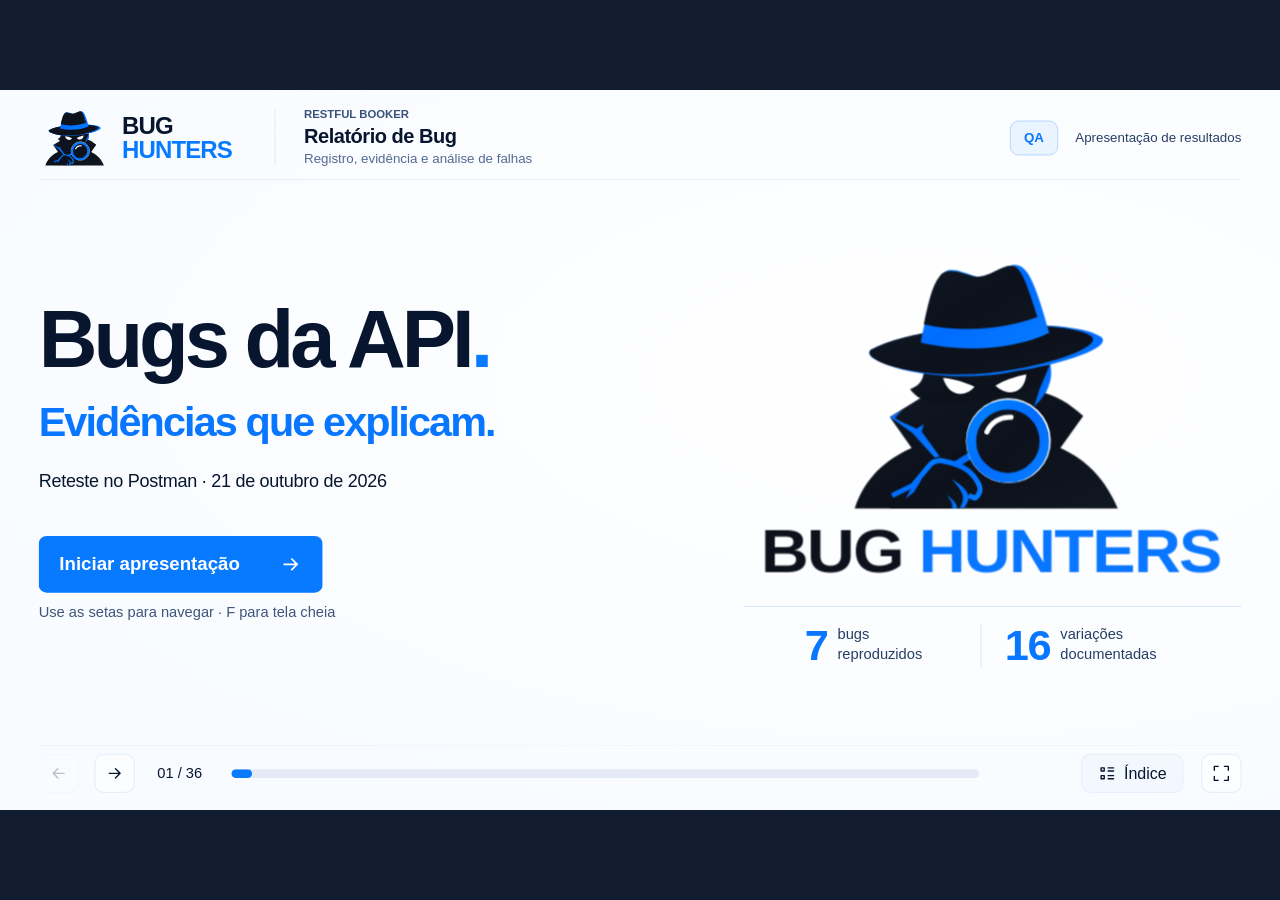
==== index.html @ 6893c0f4 "Add animated Bug Hunters logo to the opening slide" ====
<!doctype html>
<html lang="pt-BR">
<head>
  <meta charset="utf-8">
  <meta name="viewport" content="width=device-width, initial-scale=1">
  <meta name="theme-color" content="#f8fbff">
  <meta name="description" content="Restful Booker: 7 bugs de API, 16 variações reproduzidas no Postman. Evidências, requisitos e impactos em apresentação interativa.">
  <title>Restful Booker — Bugs da API | Bug Hunters</title>
  <link rel="icon" href="assets/favicon.svg" type="image/svg+xml">
  <link rel="stylesheet" href="styles.css">
  <link rel="stylesheet" href="report.css">
  <script src="data.js" defer></script>
  <script src="evidence-data.js" defer></script>
  <script src="cover-logo.js" defer></script>
  <script src="app.js" defer></script>
</head>
<body>
  <main class="presentation" id="presentation" aria-label="Apresentação Restful Booker">
    <header class="masthead"><a class="brandmark" href="#slide-1" aria-label="Bug Hunters — início"><img src="assets/bug-hunters-symbol.svg" alt=""><span>BUG<b>HUNTERS</b></span></a><div class="report-heading"><span>RESTFUL BOOKER</span><strong>Relatório de Bug</strong><small>Registro, evidência e análise de falhas</small></div><div class="report-meta"><span class="qa-badge">QA</span><span id="variation-label">Apresentação de resultados</span></div></header>
    <div id="slides" class="slides"></div>
    <footer class="controls">
      <div class="direction"><button id="previous" class="icon-button" aria-label="Slide anterior"></button><button id="next" class="icon-button" aria-label="Próximo slide"></button></div>
      <span id="counter" class="counter">01 / 36</span>
      <div class="progress" role="progressbar" aria-label="Progresso da apresentação" aria-valuemin="1" aria-valuemax="36" aria-valuenow="1"><span id="progress-fill"></span></div>
      <button id="open-index" class="text-button" aria-label="Abrir índice de slides"></button>
      <button id="fullscreen" class="icon-button" aria-label="Ativar tela cheia"></button>
    </footer>
    <span class="sr-only" id="announcement" role="status" aria-live="polite"></span>
    <noscript>Ative o JavaScript para navegar pelos slides. <a href="assets/relatorio-api.pdf">Abrir relatório em PDF</a>.</noscript>
  </main>
  <dialog id="index-dialog" aria-labelledby="index-title"><div class="dialog-heading"><div><h2 id="index-title">Escolha um slide.</h2><p>16 variações, organizadas por ocorrência.</p></div><button data-close="index-dialog" class="dialog-close" aria-label="Fechar índice">Fechar</button></div><label class="search-label" for="slide-search">Buscar por bug ou cenário</label><input id="slide-search" type="search" placeholder="Ex.: BUG-007 ou preço" autocomplete="off"><nav id="slide-index" aria-label="Índice da apresentação"></nav></dialog>
  <dialog id="image-dialog" class="image-dialog" aria-labelledby="image-title"><div class="dialog-heading"><h2 id="image-title">Evidência</h2><div class="image-actions"><button id="zoom-image">Ampliar 150%</button><a id="original-image" target="_blank" rel="noopener">Print completo</a><button data-close="image-dialog" class="dialog-close" aria-label="Fechar evidência">Fechar</button></div></div><div id="image-scroll" class="image-scroll"><img id="large-image" alt=""></div></dialog>
</body>
</html>
---- styles.css ----
:root{--bg:#f4f5f2;--ink:#1c241d;--green:#59aa38;--green-ink:#2d7224;--green-wash:#eff6eb;--red:#b8443b;--red-wash:#fff0ed;--blue:#315f85;--blue-wash:#edf4fa;--line:#d7dfd3;--muted:#647064;--radius:20px;--ease:cubic-bezier(.22,.75,.18,1)}
*{box-sizing:border-box}html,body{margin:0;width:100%;height:100%;overflow:hidden}body{background:#151d17;color:var(--ink);font-family:"Segoe UI",Arial,sans-serif;-webkit-font-smoothing:antialiased}button,a,input{-webkit-tap-highlight-color:transparent}button,input{font:inherit}button,a{touch-action:manipulation}button{cursor:pointer;color:inherit}button:disabled{cursor:default;opacity:.25}button:focus-visible,a:focus-visible,input:focus-visible{outline:4px solid var(--blue);outline-offset:6px}button{border:0}a{color:inherit;text-decoration:none}.presentation{position:fixed;left:50%;top:50%;width:1920px;height:1080px;background:var(--bg);transform:translate(-50%,-50%) scale(var(--scale,1));transform-origin:center;overflow:hidden}.masthead{position:absolute;top:54px;left:78px;right:78px;height:62px;display:flex;align-items:flex-start;justify-content:space-between;border-bottom:1px solid var(--line);z-index:3}.brand{font-size:31px;font-weight:750;letter-spacing:-1.1px}.brand span{color:var(--green-ink)}.team{font-size:28px;letter-spacing:-.5px}.slides{position:absolute;inset:145px 78px 122px}.slide{position:absolute;inset:0;visibility:hidden;opacity:0;transform:translateX(34px);transition:opacity .48s var(--ease),transform .55s var(--ease),visibility 0s .55s;pointer-events:none}.slide.is-active{visibility:visible;opacity:1;transform:translateX(0);transition-delay:0s;pointer-events:auto}.slide.is-before{transform:translateX(-34px)}.slide.is-active [data-reveal]{animation:enter .65s var(--ease) both;animation-delay:calc(var(--order,0)*65ms)}@keyframes enter{from{opacity:0;transform:translateY(22px)}to{opacity:1;transform:translateY(0)}}h1,h2,h3,p{margin:0}h2{font-size:65px;line-height:1.08;letter-spacing:-2.5px;font-weight:750}h3{font-size:28px;line-height:1.2;letter-spacing:-.4px}.controls{position:absolute;left:78px;right:78px;bottom:30px;height:66px;border-top:1px solid var(--line);display:flex;align-items:center;gap:30px;padding-top:13px}.direction{display:flex;gap:10px}.icon-button{width:54px;height:46px;background:transparent;display:grid;place-items:center;border-radius:9px}.icon-button:hover,.text-button:hover{background:#e5ebdf}.icon-button svg,.text-button svg{width:28px;height:28px;stroke:currentColor;fill:none;stroke-width:1.8;stroke-linecap:round;stroke-linejoin:round}.counter{font-size:23px;font-variant-numeric:tabular-nums;white-space:nowrap}.progress{height:6px;background:#dde2dc;flex:1;border-radius:4px;overflow:hidden;margin:0 24px 0 2px}.progress span{display:block;width:2.777%;height:100%;background:var(--green);transition:width .45s var(--ease)}.text-button{background:transparent;padding:12px 16px;display:flex;align-items:center;gap:11px;border-radius:10px;font-size:24px}.sr-only{position:absolute;width:1px;height:1px;padding:0;margin:-1px;overflow:hidden;clip:rect(0,0,0,0);white-space:nowrap;border:0}.cover{display:grid;grid-template-columns:1fr 520px;gap:62px;align-items:center;padding:20px 0 30px}.cover-copy{align-self:center}.cover h1{font-size:139px;line-height:1.03;letter-spacing:-7px;font-weight:800;white-space:nowrap}.cover h1 em{font-style:normal;color:var(--green)}.cover h2{font-size:74px;line-height:1.08;letter-spacing:-3.3px;color:var(--green-ink);margin-top:28px;white-space:nowrap}.cover .date{font-size:31px;margin-top:39px;letter-spacing:-.4px}.start{display:inline-flex;align-items:center;justify-content:space-between;gap:58px;background:var(--green);color:#fff;border-radius:12px;padding:25px 31px;font-size:28px;font-weight:650;margin-top:67px}.start:hover{background:#478e2e}.start svg{width:35px;height:35px;fill:none;stroke:currentColor;stroke-width:1.8}.key-hint{font-size:22px;color:var(--muted);margin-top:17px}.metrics{border-left:1px solid #86b874;padding-left:61px}.metric+.metric{border-top:1px solid #86b874;margin-top:31px;padding-top:25px}.metric strong{display:block;font-size:174px;font-weight:800;line-height:1;letter-spacing:-9px;color:var(--green-ink)}.metric span{display:block;font-size:34px;font-weight:650;line-height:1.25;margin-top:15px;letter-spacing:-.8px}.overview h2,.blocked h2,.closing h2{margin-bottom:24px}.overview .lede{font-size:29px;color:var(--muted);margin-bottom:30px}.summary-table{width:100%;border-collapse:collapse;font-size:28px}.summary-table th{text-align:left;font-weight:650;color:var(--green-ink);font-size:22px;padding:14px 22px;border-bottom:2px solid var(--line)}.summary-table td{padding:19px 22px;border-bottom:1px solid var(--line)}.summary-table td:first-child{font-weight:700;width:190px}.summary-table td:nth-child(3){width:160px;text-align:center}.summary-table td:last-child{font-family:Consolas,monospace;width:180px;font-size:25px}.summary-table tbody tr{cursor:pointer}.summary-table tbody tr:hover{background:#e8efdf}.overview-note{font-size:22px;color:var(--muted);margin-top:24px}.case-title{display:flex;justify-content:space-between;align-items:center;gap:20px;height:84px;margin-bottom:25px}.case-title h2{font-size:59px;letter-spacing:-2px}.case-title .case-number{font-size:23px;color:var(--muted);white-space:nowrap}.evidence-grid{height:532px;display:grid;grid-template-columns:1.65fr 1fr;gap:26px}.evidence-frame{position:relative;border:1px solid #cbd6c5;background:white;border-radius:var(--radius);overflow:hidden;display:grid;place-items:center}.evidence-frame img{width:100%;height:100%;object-fit:contain;display:block}.evidence-frame .enlarge{position:absolute;bottom:14px;right:16px;background:white;color:var(--ink);box-shadow:0 2px 14px #1c241d12;border:1px solid var(--line);padding:11px 17px;border-radius:10px;font-size:21px}.result-stack{display:grid;grid-template-rows:1fr 1.12fr;gap:22px}.result{padding:28px 30px;border:1px solid #b9d4ad;border-radius:var(--radius);background:var(--green-wash)}.result.expected h3{color:var(--green-ink)}.result.obtained{background:var(--red-wash);border-color:#e7beb6}.result.obtained h3{color:var(--red)}.result p{font-size:28px;line-height:1.34;margin-top:20px;letter-spacing:-.2px}.why-strip{margin-top:25px;background:var(--blue-wash);border:1px solid #c5d8e7;border-radius:var(--radius);padding:18px 27px;display:grid;grid-template-columns:210px 1.1fr 1.2fr;gap:25px;min-height:132px}.why-strip h3{font-size:24px;color:var(--blue)}.why-strip p{font-size:22px;line-height:1.3;margin-top:9px}.why-strip .strip-title{grid-column:1/-1;font-size:23px;font-weight:700;color:var(--blue);margin-bottom:-13px}.why-strip .rule p{font-size:23px}.analysis-grid{display:grid;grid-template-columns:.9fr 1.25fr;gap:30px;margin-top:33px}.gherkin{background:#fff;border:1px solid var(--line);border-radius:var(--radius);padding:32px}.gherkin h3{color:var(--green-ink);font-size:27px;padding-bottom:24px;border-bottom:1px solid var(--line)}.gherkin-line{display:grid;grid-template-columns:95px 1fr;gap:16px;margin-top:36px}.gherkin-line b{font-size:20px;color:var(--green-ink);padding-top:6px}.gherkin-line p{font-size:31px;line-height:1.4;letter-spacing:-.5px}.reason-stack{display:grid;gap:23px}.reason{border-left:5px solid var(--blue);padding:19px 25px;background:var(--blue-wash);border-radius:0 16px 16px 0}.reason h3{font-size:24px;color:var(--blue);margin-bottom:13px}.reason p{font-size:29px;line-height:1.4;letter-spacing:-.2px}.reason.rule p{font-size:28px}.analysis-foot{margin-top:30px;font-size:21px;color:var(--muted)}.blocked-grid{display:grid;grid-template-columns:1.2fr 1fr;gap:38px;margin-top:35px}.blocked-grid .evidence-frame{height:545px}.blocked-note{font-size:29px;line-height:1.42;margin-top:20px}.blocked-note strong{color:var(--blue)}.status-neutral{padding:20px 25px;background:var(--blue-wash);border-left:5px solid var(--blue);font-size:26px;color:var(--blue);margin-top:30px}.blocked-footer{font-size:23px;color:var(--muted);margin-top:30px;line-height:1.4}.closing{display:flex;flex-direction:column;justify-content:center}.closing h2{font-size:103px;letter-spacing:-5px;max-width:1550px;line-height:1.06}.closing h2 span{color:var(--green-ink)}.closing-list{display:flex;margin-top:52px;gap:45px}.closing-list article{flex:1;border-top:2px solid var(--green);padding-top:20px}.closing-list h3{color:var(--green-ink);font-size:30px}.closing-list p{font-size:27px;line-height:1.4;margin-top:15px}.closing-actions{display:flex;gap:20px;margin-top:54px}.secondary-button{display:inline-flex;align-items:center;gap:16px;padding:19px 25px;border:1px solid var(--line);background:white;border-radius:10px;font-size:25px}.secondary-button:hover{border-color:var(--green)}dialog{border:1px solid var(--line);border-radius:22px;padding:34px;color:var(--ink);background:var(--bg);width:min(1100px,calc(100vw - 32px));max-height:calc(100dvh - 40px);overflow:auto;box-shadow:0 24px 100px #0003}dialog::backdrop{background:#111b15b8;backdrop-filter:blur(7px)}.dialog-heading{display:flex;align-items:flex-start;justify-content:space-between;gap:24px;margin-bottom:27px}.dialog-heading h2{font-size:35px;letter-spacing:-1.2px}.dialog-heading p{font-size:17px;color:var(--muted);margin-top:8px}.dialog-close,.image-actions button,.image-actions a{font-size:15px;background:white;border:1px solid var(--line);padding:11px 17px;border-radius:8px;white-space:nowrap}.search-label{display:block;font-size:14px;font-weight:650;margin-bottom:9px}#slide-search{width:100%;border:1px solid #aab9a3;border-radius:10px;padding:13px 16px;font-size:18px;background:white;margin-bottom:19px}#slide-index{display:grid;grid-template-columns:1fr 1fr;gap:11px}.index-entry{display:flex;align-items:center;justify-content:space-between;gap:18px;background:white;border:1px solid var(--line);padding:15px;border-radius:10px}.index-entry strong{display:block;font-size:17px}.index-entry small{font-size:13px;color:var(--muted);display:block;margin-top:5px}.index-entry button{font-size:14px;padding:9px 10px;border-radius:7px;background:var(--green-wash);white-space:nowrap}.index-entry button:hover{background:#dcebcf}.index-entry .index-links{display:flex;gap:7px}.index-entry.is-current{border-color:var(--green)}.empty-index{padding:20px;color:var(--muted);grid-column:1/-1}.image-dialog{width:calc(100vw - 40px);max-width:1700px;overflow:hidden}.image-dialog .dialog-heading{align-items:center;margin-bottom:18px}.image-dialog h2{font-size:26px}.image-actions{display:flex;gap:9px}.image-scroll{height:calc(100dvh - 170px);overflow:auto;background:#e5eae2;border-radius:10px;text-align:center}.image-scroll img{display:block;max-width:100%;height:100%;object-fit:contain;margin:0 auto}.image-scroll.is-zoomed img{max-width:none;width:150%;height:auto;object-fit:initial}.no-scroll{overflow:hidden}
@media(max-width:650px){dialog{padding:20px}#slide-index{grid-template-columns:1fr}.dialog-heading h2{font-size:27px}.image-dialog .dialog-heading{align-items:flex-start;flex-direction:column;gap:12px}.image-actions{flex-wrap:wrap}.image-scroll{height:calc(100dvh - 210px)}.image-dialog{width:calc(100vw - 16px)}}
@media(prefers-reduced-motion:reduce){*,*::before,*::after{animation:none!important;transition:none!important;scroll-behavior:auto!important}}
@media print{@page{size:1920px 1080px;margin:0}html,body{height:auto;overflow:visible;background:var(--bg)}.presentation{position:static;transform:none!important;height:auto;overflow:visible}.masthead,.controls{display:none}.slides{position:static}.slide{position:relative;visibility:visible!important;opacity:1!important;transform:none!important;width:1920px;height:1080px;padding:70px 78px;break-after:page;pointer-events:auto}.slide [data-reveal]{opacity:1;animation:none!important}.slide.cover{display:grid}dialog{display:none!important}.enlarge,.closing-actions{display:none!important}.case-title{margin-top:20px}.why-strip{margin-top:25px}}

.evidence-frame{margin:0;height:100%;min-width:0}.why-strip .rule p{font-size:21px}.why-strip{grid-template-columns:300px 1fr 1.1fr}.case-title h2{max-width:1450px}.result p{font-size:27px}.analysis .case-number{max-width:900px;white-space:normal;text-align:right}

.evidence-frame img{position:absolute;inset:0;max-height:100%;min-height:0;object-fit:contain}.evidence-frame .enlarge{z-index:1}
---- report.css ----
/* Design tokens and composition derived from the supplied Bug Hunters report. */
:root{--bg:#f8fbff;--ink:#07152f;--green:#087aff;--green-ink:#0876ff;--green-wash:#eef6ff;--line:#e0eaf7;--muted:#40567b;--blue:#0876ff;--blue-wash:#f0f7ff;--red:#e50024;--red-wash:#fff1f3}
body{background:#111c30}.presentation{background:radial-gradient(ellipse at 72% 40%,#fff 0%,#f8fbff 80%)}
.masthead{top:29px;left:58px;right:58px;height:106px;align-items:flex-start;justify-content:initial;gap:42px}
.brandmark{width:312px;height:86px;display:flex;align-items:center;gap:16px;flex-shrink:0}.brandmark img{width:109px;height:86px;object-fit:contain}.brandmark span{font-size:36px;font-weight:900;line-height:.95;letter-spacing:-1.3px}.brandmark b{display:block;color:#087aff;font-size:36px;margin-top:2px}
.report-heading{border-left:1px solid #d4e1f2;padding-left:43px;display:flex;flex-direction:column;gap:5px;height:83px;justify-content:center}.report-heading>span{font-size:17px;font-weight:600;color:#38517b}.report-heading strong{font-size:30px;line-height:1.12;letter-spacing:-.7px}.report-heading small{font-size:20px;color:#536b92;margin-top:1px}.report-meta{margin-left:auto;display:flex;align-items:center;gap:26px;height:85px;font-size:20px;color:#293f65;white-space:nowrap}.qa-badge{display:grid;place-items:center;width:72px;height:52px;border:1px solid #97c6ff;background:#e9f4ff;border-radius:13px;font-size:20px;font-weight:700;color:#0876ff}
.slides{inset:160px 58px 122px}.controls{left:58px;right:58px;bottom:26px;height:72px;gap:27px;padding-top:13px}.controls .icon-button{background:#ffffff90;border:1px solid #d7e4f6;width:60px;height:58px;border-radius:13px}.direction{gap:24px}.controls .text-button{border:1px solid #dbe7f7;background:#f3f8ff;height:58px;min-width:153px;justify-content:center;border-radius:13px}.counter{margin:0 7px;font-size:22px}.progress{height:13px;margin-left:10px;margin-right:126px;background:#e4ebf6;border-radius:12px}.progress span{background:#087aff;border-radius:12px}.icon-button:hover,.text-button:hover{background:#e9f3ff}.cover .metrics,.metric+.metric{border-color:#b2d3ff}.summary-table tbody tr:hover{background:#edf5ff}.start:hover{background:#0066e7}
.bug-layout{height:100%;display:grid;grid-template-columns:minmax(0,1.372fr) minmax(0,1fr);gap:24px}.bug-left{min-width:0;display:flex;flex-direction:column;gap:20px;height:100%}.bug-heading{height:164px;flex-shrink:0;padding:0 8px 0 24px}.bug-badge{display:inline-block;border-radius:26px;padding:8px 23px;background:#087aff;color:white;font-size:25px;font-weight:700;line-height:1.15;letter-spacing:-.3px}.bug-heading h2{font-size:67px;line-height:1.04;letter-spacing:-2.3px;margin-top:12px;font-weight:780}.bug-heading p{font-size:26px;line-height:1.32;color:#354f79;margin-top:9px;letter-spacing:-.1px}.bug-evidence{min-height:0;flex:1}.bug-right{padding-top:60px;display:grid;grid-template-rows:212px 232px minmax(0,1fr);gap:20px;height:100%;min-width:0}
.evidence .result{padding:27px 29px;display:grid;grid-template-columns:48px minmax(0,1fr);gap:22px;border-radius:20px;min-width:0}.evidence .result.expected{background:linear-gradient(115deg,#f1fbf5,#edf9f3);border-color:#a7e3c0}.evidence .result.obtained{background:linear-gradient(115deg,#fff3f4,#ffeff2);border-color:#ffb1be}.evidence .result h3{font-size:28px;font-weight:700;letter-spacing:-.5px;line-height:1.25;margin-top:5px}.evidence .result p{font-size:26px;line-height:1.35;margin-top:19px;letter-spacing:-.25px}.evidence .result.expected h3,.evidence .result.expected .result-icon{color:#009438}.evidence .result.obtained h3,.evidence .result.obtained .result-icon{color:#e50024}.result-icon{display:block;width:48px;height:48px}.result-icon svg{width:100%;height:100%;fill:none;stroke:currentColor;stroke-width:2.8;stroke-linecap:round;stroke-linejoin:round}
.evidence .why-strip{margin:0;padding:25px 12px 21px;min-height:0;display:grid;grid-template-columns:1fr 1.05fr 1.15fr;gap:0;background:linear-gradient(120deg,#f0f8ff,#edf6ff);border:1px solid #bfdcff;border-radius:20px}.evidence .why-strip>div{padding:2px 19px 0;min-width:0}.evidence .why-strip>div+div{border-left:1px solid #c9def8}.why-icon{display:block;width:36px;height:36px;color:#087aff;margin-bottom:17px}.why-icon svg{width:100%;height:100%;fill:none;stroke:currentColor;stroke-width:2.7;stroke-linecap:round;stroke-linejoin:round}.evidence .why-strip h3{font-size:21px;line-height:1.25;color:#091d3d;font-weight:750;letter-spacing:-.3px;white-space:nowrap}.evidence .why-strip p,.evidence .why-strip .rule p{font-size:19px;line-height:1.4;color:#38517b;margin-top:11px;letter-spacing:-.2px}
.api-panel{height:100%;background:linear-gradient(125deg,#fff,#fbfdff);border:1px solid #dfE9f6;border-radius:20px;box-shadow:0 10px 30px #193e6e04;padding:21px 20px;display:flex;flex-direction:column;min-height:0}.request-url{display:flex;align-items:stretch;gap:0;height:44px;flex-shrink:0;padding:0 7px}.method{display:grid;place-items:center;background:#fff2e5;color:#f06400;border:1px solid #ffdbb9;border-radius:10px 0 0 10px;padding:0 17px;font-size:20px;font-weight:700}.endpoint{min-width:0;flex:1;display:flex;align-items:center;background:#edf2f9;border:1px solid #d4e0ef;border-left:0;border-radius:0 10px 10px 0;font-size:19px;color:#334d78;padding:0 17px;letter-spacing:-.35px;white-space:nowrap}.view-evidence{margin-left:12px;border-radius:10px;background:#087aff;color:white;font-size:20px;font-weight:600;padding:0 17px;white-space:nowrap}.view-evidence:hover{background:#0069e8}.api-tabs{display:flex;align-items:center;gap:25px;height:53px;flex-shrink:0;padding:0 17px;color:#5a7097;font-size:20px}.tab-active{color:#087aff;font-weight:650;align-self:stretch;display:flex;align-items:center;border-bottom:3px solid #087aff;white-space:nowrap}.api-tabs .copy-button{margin-left:auto}.copy-button{width:41px;height:37px;border:1px solid #d5e2f2;border-radius:8px;background:#f0f5fc;display:grid;place-items:center;flex-shrink:0}.copy-button svg{width:25px;height:25px;fill:none;stroke:#38517b;stroke-width:1.6}.copy-button:hover{background:#e0efff}.copy-button.is-copied{background:#d5f5df;border-color:#78cb98}.code-window{margin:0;border:1px solid #24394f;border-radius:13px;background:linear-gradient(110deg,#061625,#172536);color:#eaf2ff;box-shadow:inset 0 1px 4px #0004;padding:14px 0;overflow:auto;scrollbar-width:thin;scrollbar-color:#44617f #112134;tab-size:2;font-family:Consolas,'Courier New',monospace;font-size:21px;line-height:25px;letter-spacing:-.3px;user-select:text}.request-code{flex:1;min-height:0}.code-line{display:grid;grid-template-columns:59px minmax(0,1fr);min-height:25px}.line-number{color:#607990;text-align:right;padding-right:20px;border-right:1px solid #314458;margin-right:14px;user-select:none}.code-text{white-space:pre}.token-key{color:#ff6574}.token-string{color:#42d5f8}.token-literal{color:#5bdbff}.response-bar{height:62px;display:flex;align-items:center;gap:16px;flex-shrink:0;padding:8px 6px 0 16px;font-size:20px;color:#60789f}.response-bar .tab-active{font-size:19px}.response-time{margin-left:auto;font-size:19px;white-space:nowrap}.http-status{border:1px solid;border-radius:10px;padding:8px 12px;font-size:18px;white-space:nowrap;letter-spacing:-.3px}.http-error{background:#ffecef;border-color:#ffc1cb;color:#de0022}.http-success{background:#e9f8f0;border-color:#a7e2bf;color:#008f3a}.response-code{height:68px;flex-shrink:0;padding-top:18px}.response-code.is-json{height:124px;padding:9px 0;font-size:19px;line-height:25px}.response-code .code-line{min-height:25px}.response-code .line-number{border:0}
.analysis .reason{border-color:#087aff;background:#eff7ff}.analysis .gherkin{border-color:#d9e6f6}.analysis .gherkin h3,.analysis .gherkin-line b{color:#0876ff}.analysis .analysis-foot{color:#5c7192}.blocked .status-neutral{background:#eff7ff}.image-dialog{background:#f8fbff}.index-entry button{background:#edf5ff}.index-entry button:hover{background:#dcecff}
.bug-layout{min-height:0;grid-template-rows:minmax(0,1fr)}.bug-left,.bug-right{min-height:0}.summary-table td{padding-top:16px;padding-bottom:16px}.api-tabs{height:49px}.request-code{padding:12px 0;line-height:24px}.request-code .code-line{min-height:24px}.evidence .why-strip{padding-top:22px;padding-bottom:20px}.why-icon{width:34px;height:34px;margin-bottom:14px}.evidence .why-strip p,.evidence .why-strip .rule p{font-size:18.5px;line-height:1.35}
.bug-heading h2{margin-top:6px}.bug-heading p{margin-top:7px}.evidence .why-strip p,.evidence .why-strip .rule p{font-size:19px;line-height:1.3}.why-icon{margin-bottom:17px}
.cover{grid-template-columns:1.35fr 1fr;gap:50px}.cover h1{font-size:122px;letter-spacing:-6px}.cover h2{font-size:62px;letter-spacing:-2.8px}.cover .date{font-size:27px}.cover-brand{display:flex;flex-direction:column;justify-content:center;align-items:center;align-self:center;min-width:0}.cover-logo-button{display:block;width:100%;padding:0;background:transparent;border:0;cursor:pointer;border-radius:18px}.cover-logo{display:block;width:100%;height:auto;overflow:visible}.cover-stats{display:flex;align-items:flex-start;justify-content:center;gap:35px;width:100%;margin-top:35px;padding-top:25px;border-top:1px solid #c8ddf8}.cover-stats>div{display:flex;align-items:center;gap:15px}.cover-stats>div+div{border-left:1px solid #c8ddf8;padding-left:35px}.cover-stats strong{font-size:65px;line-height:1;font-weight:800;color:#0876ff;letter-spacing:-2px}.cover-stats span{font-size:22px;line-height:1.3;max-width:180px;color:#263f66}.cover-logo-button:hover{background:#eaf4ff40}
@media print{.masthead{display:none}.bug-layout{height:830px}.bug-heading{height:164px}.controls{display:none}.copy-button,.view-evidence{display:none}.cover-logo *{animation:none!important;opacity:1!important;filter:none!important}}
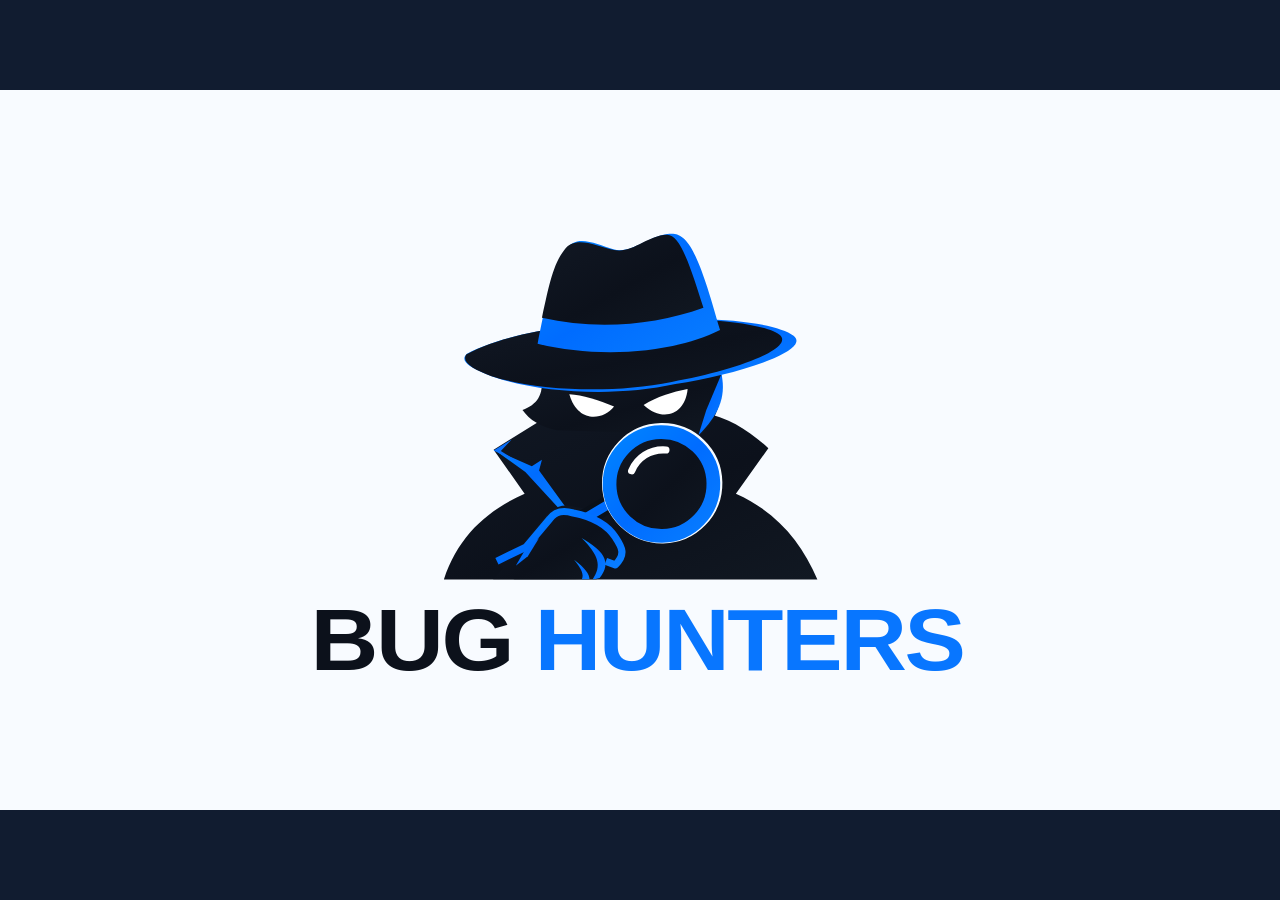
==== commit d2f88823: "Open presentation with a standalone animated Bug Hunters logo slide" ====
--- a/index.html
+++ b/index.html
@@ -20,8 +20,8 @@
     <div id="slides" class="slides"></div>
     <footer class="controls">
       <div class="direction"><button id="previous" class="icon-button" aria-label="Slide anterior"></button><button id="next" class="icon-button" aria-label="Próximo slide"></button></div>
-      <span id="counter" class="counter">01 / 36</span>
-      <div class="progress" role="progressbar" aria-label="Progresso da apresentação" aria-valuemin="1" aria-valuemax="36" aria-valuenow="1"><span id="progress-fill"></span></div>
+      <span id="counter" class="counter">01 / 37</span>
+      <div class="progress" role="progressbar" aria-label="Progresso da apresentação" aria-valuemin="1" aria-valuemax="37" aria-valuenow="1"><span id="progress-fill"></span></div>
       <button id="open-index" class="text-button" aria-label="Abrir índice de slides"></button>
       <button id="fullscreen" class="icon-button" aria-label="Ativar tela cheia"></button>
     </footer>
--- a/report.css
+++ b/report.css
@@ -13,4 +13,5 @@
 .bug-layout{min-height:0;grid-template-rows:minmax(0,1fr)}.bug-left,.bug-right{min-height:0}.summary-table td{padding-top:16px;padding-bottom:16px}.api-tabs{height:49px}.request-code{padding:12px 0;line-height:24px}.request-code .code-line{min-height:24px}.evidence .why-strip{padding-top:22px;padding-bottom:20px}.why-icon{width:34px;height:34px;margin-bottom:14px}.evidence .why-strip p,.evidence .why-strip .rule p{font-size:18.5px;line-height:1.35}
 .bug-heading h2{margin-top:6px}.bug-heading p{margin-top:7px}.evidence .why-strip p,.evidence .why-strip .rule p{font-size:19px;line-height:1.3}.why-icon{margin-bottom:17px}
 .cover{grid-template-columns:1.35fr 1fr;gap:50px}.cover h1{font-size:122px;letter-spacing:-6px}.cover h2{font-size:62px;letter-spacing:-2.8px}.cover .date{font-size:27px}.cover-brand{display:flex;flex-direction:column;justify-content:center;align-items:center;align-self:center;min-width:0}.cover-logo-button{display:block;width:100%;padding:0;background:transparent;border:0;cursor:pointer;border-radius:18px}.cover-logo{display:block;width:100%;height:auto;overflow:visible}.cover-stats{display:flex;align-items:flex-start;justify-content:center;gap:35px;width:100%;margin-top:35px;padding-top:25px;border-top:1px solid #c8ddf8}.cover-stats>div{display:flex;align-items:center;gap:15px}.cover-stats>div+div{border-left:1px solid #c8ddf8;padding-left:35px}.cover-stats strong{font-size:65px;line-height:1;font-weight:800;color:#0876ff;letter-spacing:-2px}.cover-stats span{font-size:22px;line-height:1.3;max-width:180px;color:#263f66}.cover-logo-button:hover{background:#eaf4ff40}
-@media print{.masthead{display:none}.bug-layout{height:830px}.bug-heading{height:164px}.controls{display:none}.copy-button,.view-evidence{display:none}.cover-logo *{animation:none!important;opacity:1!important;filter:none!important}}
+.intro{inset:-160px -58px -122px;display:grid;place-items:center;background:#f8fbff}.intro .intro-logo{width:1060px;background:transparent!important}.presentation.is-intro .masthead,.presentation.is-intro .controls{visibility:hidden;pointer-events:none}.intro-logo:focus-visible{outline:3px solid #9bcaff;outline-offset:15px}
+@media print{.masthead{display:none}.bug-layout{height:830px}.bug-heading{height:164px}.controls{display:none}.copy-button,.view-evidence{display:none}.cover-logo *{animation:none!important;opacity:1!important;filter:none!important}.intro{inset:0}}
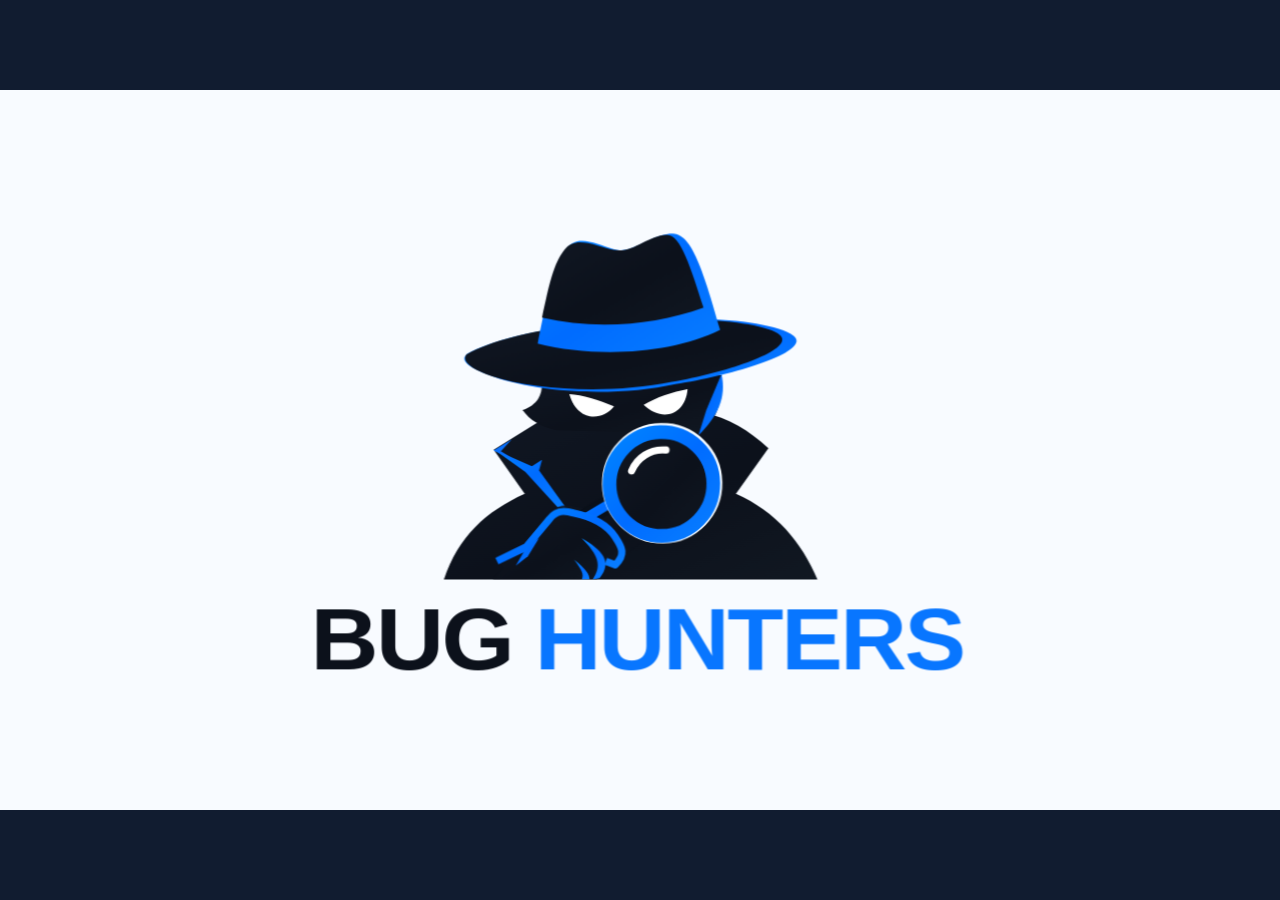
==== commit b0c9ce9c: "Add reviewed UI video evidence with player, chapters and traceable reports" ====
--- a/index.html
+++ b/index.html
@@ -16,12 +16,12 @@
 </head>
 <body>
   <main class="presentation" id="presentation" aria-label="Apresentação Restful Booker">
-    <header class="masthead"><a class="brandmark" href="#slide-1" aria-label="Bug Hunters — início"><img src="assets/bug-hunters-symbol.svg" alt=""><span>BUG<b>HUNTERS</b></span></a><div class="report-heading"><span>RESTFUL BOOKER</span><strong>Relatório de Bug</strong><small>Registro, evidência e análise de falhas</small></div><div class="report-meta"><span class="qa-badge">QA</span><span id="variation-label">Apresentação de resultados</span></div></header>
+    <header class="masthead"><a class="brandmark" href="#slide-1" aria-label="Bug Hunters — início"><img src="assets/bug-hunters-symbol.svg" alt=""><span>BUG<b>HUNTERS</b></span></a><div class="report-heading"><span>RESTFUL BOOKER</span><strong>Relatório de Bug</strong><small>Registro, evidência e análise de falhas</small></div><div class="report-meta"><a class="qa-badge" href="manual.html" aria-label="Abrir evidências da interface em vídeo">Vídeos</a><span id="variation-label">Apresentação de resultados</span></div></header>
     <div id="slides" class="slides"></div>
     <footer class="controls">
       <div class="direction"><button id="previous" class="icon-button" aria-label="Slide anterior"></button><button id="next" class="icon-button" aria-label="Próximo slide"></button></div>
-      <span id="counter" class="counter">01 / 37</span>
-      <div class="progress" role="progressbar" aria-label="Progresso da apresentação" aria-valuemin="1" aria-valuemax="37" aria-valuenow="1"><span id="progress-fill"></span></div>
+      <span id="counter" class="counter">01 / 12</span>
+      <div class="progress" role="progressbar" aria-label="Progresso da apresentação" aria-valuemin="1" aria-valuemax="12" aria-valuenow="1"><span id="progress-fill"></span></div>
       <button id="open-index" class="text-button" aria-label="Abrir índice de slides"></button>
       <button id="fullscreen" class="icon-button" aria-label="Ativar tela cheia"></button>
     </footer>
@@ -30,5 +30,6 @@
   </main>
   <dialog id="index-dialog" aria-labelledby="index-title"><div class="dialog-heading"><div><h2 id="index-title">Escolha um slide.</h2><p>16 variações, organizadas por ocorrência.</p></div><button data-close="index-dialog" class="dialog-close" aria-label="Fechar índice">Fechar</button></div><label class="search-label" for="slide-search">Buscar por bug ou cenário</label><input id="slide-search" type="search" placeholder="Ex.: BUG-007 ou preço" autocomplete="off"><nav id="slide-index" aria-label="Índice da apresentação"></nav></dialog>
   <dialog id="image-dialog" class="image-dialog" aria-labelledby="image-title"><div class="dialog-heading"><h2 id="image-title">Evidência</h2><div class="image-actions"><button id="zoom-image">Ampliar 150%</button><a id="original-image" target="_blank" rel="noopener">Print completo</a><button data-close="image-dialog" class="dialog-close" aria-label="Fechar evidência">Fechar</button></div></div><div id="image-scroll" class="image-scroll"><img id="large-image" alt=""></div></dialog>
+<dialog id="variants-dialog" aria-labelledby="variants-title"><div class="dialog-heading"><div><h2 id="variants-title">Variações do bug</h2><p>Selecione uma evidência para mostrá-la no mesmo slide.</p></div><button data-close="variants-dialog" class="dialog-close" aria-label="Fechar variações">Fechar</button></div><div id="variants-list"></div></dialog>
 </body>
 </html>
--- a/report.css
+++ b/report.css
@@ -13,5 +13,14 @@
 .bug-layout{min-height:0;grid-template-rows:minmax(0,1fr)}.bug-left,.bug-right{min-height:0}.summary-table td{padding-top:16px;padding-bottom:16px}.api-tabs{height:49px}.request-code{padding:12px 0;line-height:24px}.request-code .code-line{min-height:24px}.evidence .why-strip{padding-top:22px;padding-bottom:20px}.why-icon{width:34px;height:34px;margin-bottom:14px}.evidence .why-strip p,.evidence .why-strip .rule p{font-size:18.5px;line-height:1.35}
 .bug-heading h2{margin-top:6px}.bug-heading p{margin-top:7px}.evidence .why-strip p,.evidence .why-strip .rule p{font-size:19px;line-height:1.3}.why-icon{margin-bottom:17px}
 .cover{grid-template-columns:1.35fr 1fr;gap:50px}.cover h1{font-size:122px;letter-spacing:-6px}.cover h2{font-size:62px;letter-spacing:-2.8px}.cover .date{font-size:27px}.cover-brand{display:flex;flex-direction:column;justify-content:center;align-items:center;align-self:center;min-width:0}.cover-logo-button{display:block;width:100%;padding:0;background:transparent;border:0;cursor:pointer;border-radius:18px}.cover-logo{display:block;width:100%;height:auto;overflow:visible}.cover-stats{display:flex;align-items:flex-start;justify-content:center;gap:35px;width:100%;margin-top:35px;padding-top:25px;border-top:1px solid #c8ddf8}.cover-stats>div{display:flex;align-items:center;gap:15px}.cover-stats>div+div{border-left:1px solid #c8ddf8;padding-left:35px}.cover-stats strong{font-size:65px;line-height:1;font-weight:800;color:#0876ff;letter-spacing:-2px}.cover-stats span{font-size:22px;line-height:1.3;max-width:180px;color:#263f66}.cover-logo-button:hover{background:#eaf4ff40}
+.variation-panel{height:100%;padding:22px;border:1px solid #dce7f7;background:#fff;border-radius:20px;display:flex;flex-direction:column}.variation-panel-title{display:flex;justify-content:space-between;align-items:center;margin-bottom:18px;padding:0 4px;color:#19365b}.variation-panel-title h3{font-size:25px}.variation-panel-title>span{font-size:20px;color:#587296}.variation-list{background:linear-gradient(110deg,#071727,#172639);border-radius:14px;overflow:hidden;flex:1;display:flex;flex-direction:column;justify-content:center;padding:10px 17px}.variation-row{display:flex;align-items:center;gap:17px;padding:15px 4px;color:#eef5ff;min-height:77px}.variation-row+.variation-row{border-top:1px solid #2a3e56}.variation-number{font:20px Consolas,monospace;color:#7395b9;flex-shrink:0}.variation-description{min-width:0;flex:1}.variation-description h3{font-size:24px;line-height:1.2}.variation-description p{font-size:18px;line-height:1.35;color:#b6cbe2;margin-top:6px}.variation-http{font:700 20px Consolas,monospace;color:#68ddb1;padding:7px 10px;background:#183e3c;border-radius:8px}.variation-http.is-error{color:#ff8b9a;background:#492a37}.variation-row button{font-size:18px;white-space:nowrap;background:#163b66;color:#8cc8ff;border:1px solid #2b5583;border-radius:8px;padding:10px 12px}.variation-row button:hover{background:#24568b;color:white}.variation-footnote{font-size:18px;margin-top:16px;color:#597397}.grouped-bug .why-strip p{font-size:18px;line-height:1.28}
+.print-panel{height:100%;display:flex;flex-direction:column;border:1px solid #dce7f7;border-radius:20px;background:white;overflow:hidden}.print-toolbar{height:66px;flex-shrink:0;display:flex;align-items:center;justify-content:space-between;gap:16px;padding:10px 20px;border-bottom:1px solid #e0eaf7;font-size:20px;color:#486488}.print-toolbar button{background:#087aff;color:white;font-weight:600;font-size:21px;padding:11px 18px;border-radius:10px}.print-toolbar button:hover{background:#0069e8}.print-panel .evidence-frame{flex:1;min-height:0;height:auto;border:0;border-radius:0}.print-panel .evidence-frame img{object-fit:contain}.print-panel .enlarge{font-size:19px}#variants-dialog{width:min(1280px,calc(100vw - 32px))}#variants-list{display:grid;grid-template-columns:1fr 1fr;gap:18px}.variant-card{padding:23px;background:white;border:1px solid #d5e4f6;border-radius:15px}.variant-card-heading{display:flex;gap:15px;justify-content:space-between;align-items:flex-start}.variant-card h3{font-size:23px;letter-spacing:-.5px}.variant-status{font:600 14px Consolas,monospace;padding:7px 9px;border-radius:7px;background:#edf5ff;color:#1769cc;white-space:nowrap}.variant-card p{font-size:17px;line-height:1.5;margin-top:17px;color:#355170}.variant-card p strong{display:block;color:#0a2445;margin-bottom:4px}.variant-card button{margin-top:22px;background:#087aff;color:white;font-size:16px;padding:12px 16px;border-radius:9px}.variant-card button:hover{background:#0069e8}@media(max-width:750px){#variants-list{grid-template-columns:1fr}.variant-card{padding:18px}.variant-card h3{font-size:21px}}
 .intro{inset:-160px -58px -122px;display:grid;place-items:center;background:#f8fbff}.intro .intro-logo{width:1060px;background:transparent!important}.presentation.is-intro .masthead,.presentation.is-intro .controls{visibility:hidden;pointer-events:none}.intro-logo:focus-visible{outline:3px solid #9bcaff;outline-offset:15px}
 @media print{.masthead{display:none}.bug-layout{height:830px}.bug-heading{height:164px}.controls{display:none}.copy-button,.view-evidence{display:none}.cover-logo *{animation:none!important;opacity:1!important;filter:none!important}.intro{inset:0}}
+.variation-list:has(.variation-row:nth-child(6)) .variation-row{padding:9px 4px;min-height:68px}.variation-list:has(.variation-row:nth-child(6)) .variation-description h3{font-size:22px}.variation-list:has(.variation-row:nth-child(6)) .variation-description p{font-size:17px;margin-top:3px}
+
+.bug-heading-top{display:flex;align-items:center;justify-content:space-between;gap:20px}.variations-button{border:1px solid #bed8ff;background:#edf5ff;color:#087aff;font-size:21px;font-weight:650;padding:10px 18px;border-radius:11px}.variations-button:hover{background:#dcecff}.variations-button:focus-visible{outline:3px solid #087aff;outline-offset:3px}
+
+.cover-ui-link{display:inline-block;margin-top:22px;font-size:24px;font-weight:600;color:#087aff}.cover-ui-link:hover{text-decoration:underline}.closing-actions{flex-wrap:wrap}
+
+.report-meta a.qa-badge{width:94px}.report-meta a.qa-badge:hover{background:#d7eaff}
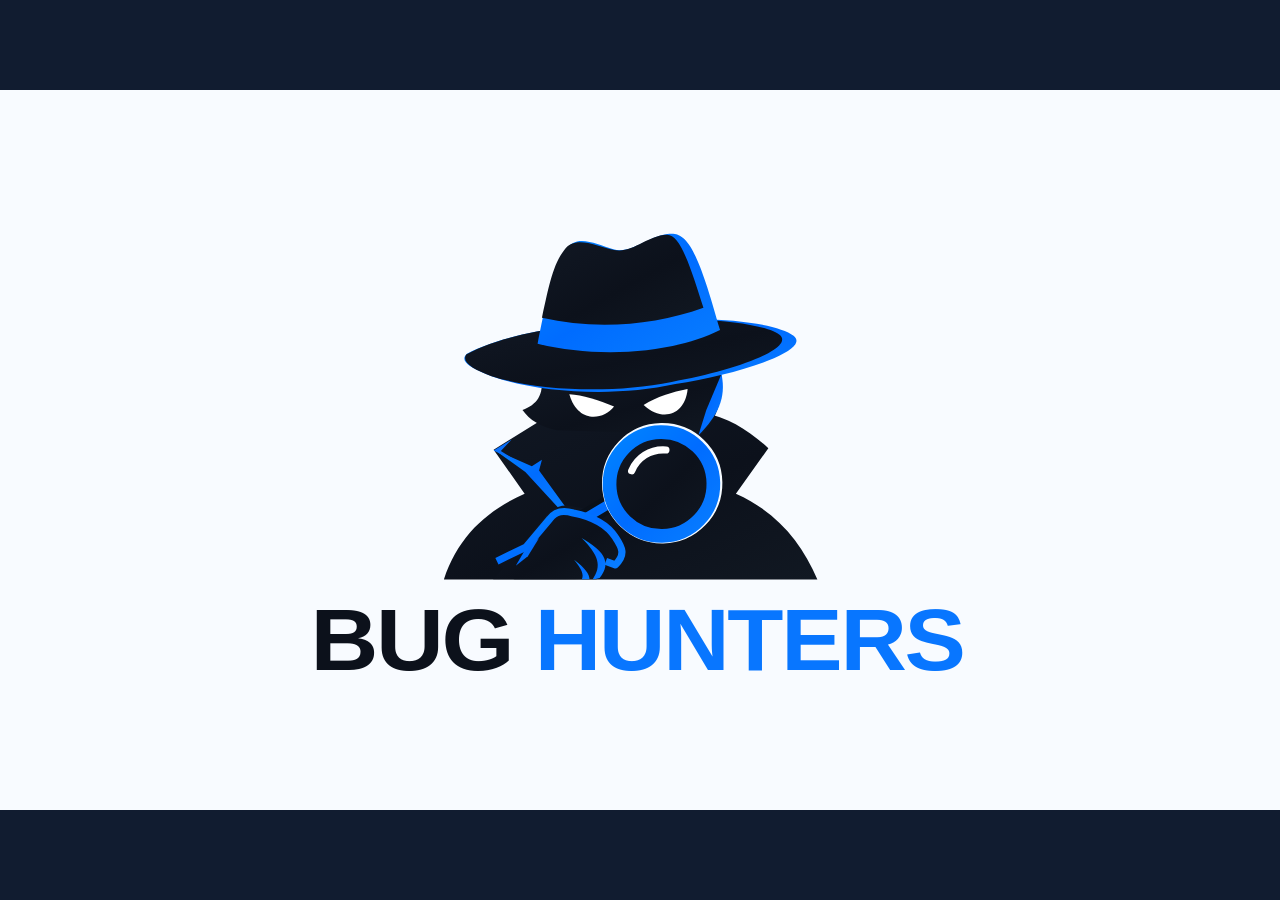
==== commit b1800620: "Match front-end video evidence to API slide layout and add mode switching" ====
--- a/index.html
+++ b/index.html
@@ -16,7 +16,7 @@
 </head>
 <body>
   <main class="presentation" id="presentation" aria-label="Apresentação Restful Booker">
-    <header class="masthead"><a class="brandmark" href="#slide-1" aria-label="Bug Hunters — início"><img src="assets/bug-hunters-symbol.svg" alt=""><span>BUG<b>HUNTERS</b></span></a><div class="report-heading"><span>RESTFUL BOOKER</span><strong>Relatório de Bug</strong><small>Registro, evidência e análise de falhas</small></div><div class="report-meta"><a class="qa-badge" href="manual.html" aria-label="Abrir evidências da interface em vídeo">Vídeos</a><span id="variation-label">Apresentação de resultados</span></div></header>
+    <header class="masthead"><a class="brandmark" href="#slide-1" aria-label="Bug Hunters — início"><img src="assets/bug-hunters-symbol.svg" alt=""><span>BUG<b>HUNTERS</b></span></a><div class="report-heading"><span>RESTFUL BOOKER</span><strong>Relatório de Bug</strong><small>Registro, evidência e análise de falhas</small></div><div class="report-meta"><a class="qa-badge front-mode-link" href="manual.html" aria-label="Mudar para documentação do Front em vídeo">Front · Vídeos ↗</a><span id="variation-label">Apresentação de resultados</span></div></header>
     <div id="slides" class="slides"></div>
     <footer class="controls">
       <div class="direction"><button id="previous" class="icon-button" aria-label="Slide anterior"></button><button id="next" class="icon-button" aria-label="Próximo slide"></button></div>
--- a/report.css
+++ b/report.css
@@ -24,3 +24,5 @@
 .cover-ui-link{display:inline-block;margin-top:22px;font-size:24px;font-weight:600;color:#087aff}.cover-ui-link:hover{text-decoration:underline}.closing-actions{flex-wrap:wrap}
 
 .report-meta a.qa-badge{width:94px}.report-meta a.qa-badge:hover{background:#d7eaff}
+
+.report-meta a.front-mode-link{width:auto;padding:0 18px;font-size:20px}
